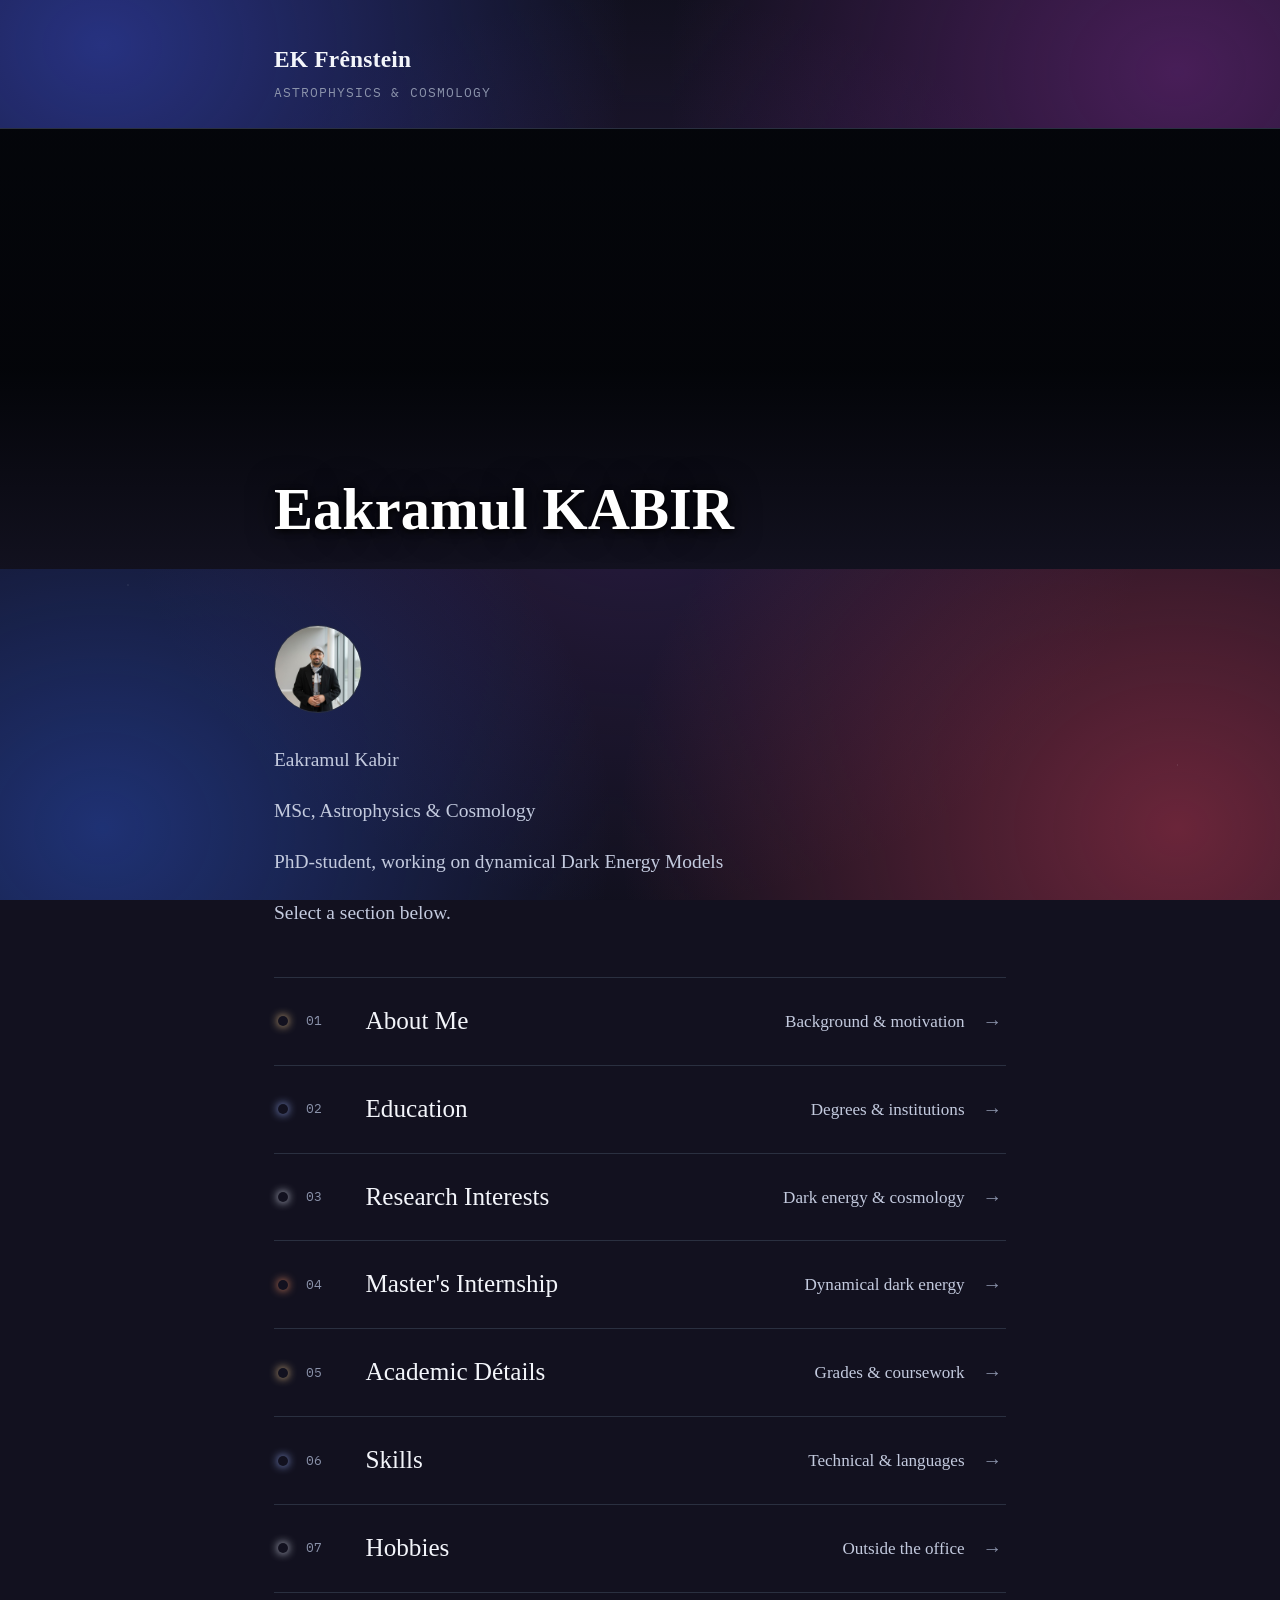
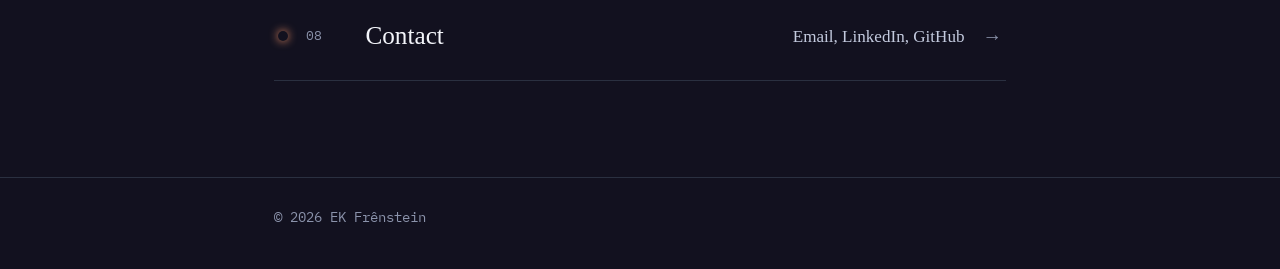
==== index.html @ 6313a12d "Update index.html" ====
<!DOCTYPE html>
<html lang="en">
<head>
<meta charset="UTF-8">
<meta name="viewport" content="width=device-width, initial-scale=1.0">
<title>EK Frênstein — Astrophysics &amp; Cosmology</title>
<meta name="description" content="EK Frênstein (Eakramul Kabir) — Astrophysics & Cosmology, MSc.">
<link rel="stylesheet" href="style.css?v=2">
</head>
<body>

<header class="site">
  <div class="wrap">
    <a class="brand" href="index.html">EK Frênstein
      <small>Astrophysics &amp; Cosmology</small>
    </a>
  </div>
</header>

<div class="hero-banner tall" style="background-image:url('https://assets.science.nasa.gov/dynamicimage/assets/science/missions/webb/science/2022/10/STScI-01GGF8H15VZ09MET9HFBRQX4S3.png?w=1600&amp;h=900&amp;fit=crop&amp;crop=faces,focalpoint');">
  <div class="wrap">
    <h1>Eakramul KABIR</h1>
  </div>
</div>

<main>
  <div class="wrap">

    <section class="hero">
      <img class="hero-portrait" src="profile.jpg" alt="Portrait of EK Frênstein">
      <p>Eakramul Kabir</p> 
      <p>MSc, Astrophysics &amp; Cosmology</p> 
      <p>PhD-student, working on dynamical Dark Energy Models</p>
      <p>Select a section below.</p>
    </section>

    <ul class="index-list">
      <li>
        <a href="about.html">
          <span class="spec-dot" style="color: var(--spec-g)"></span>
          <span class="id">01</span>
          <span class="name">About Me</span>
          <span class="desc">Background &amp; motivation</span>
          <span class="arrow">→</span>
        </a>
      </li>
      <li>
        <a href="education.html">
          <span class="spec-dot" style="color: var(--spec-o)"></span>
          <span class="id">02</span>
          <span class="name">Education</span>
          <span class="desc">Degrees &amp; institutions</span>
          <span class="arrow">→</span>
        </a>
      </li>
      <li>
        <a href="research.html">
          <span class="spec-dot" style="color: var(--spec-a)"></span>
          <span class="id">03</span>
          <span class="name">Research Interests</span>
          <span class="desc">Dark energy &amp; cosmology</span>
          <span class="arrow">→</span>
        </a>
      </li>
      <li>
        <a href=" internship.html">
          <span class="spec-dot" style="color: var(--spec-m)"></span>
          <span class="id">04</span>
          <span class="name">Master's Internship</span>
          <span class="desc">Dynamical dark energy</span>
          <span class="arrow">→</span>
        </a>
      </li>
      <li>
        <a href="academic-details.html">
          <span class="spec-dot" style="color: var(--spec-g)"></span>
          <span class="id">05</span>
          <span class="name">Academic Détails</span>
          <span class="desc">Grades &amp; coursework</span>
          <span class="arrow">→</span>
        </a>
      </li>
      <li>
        <a href="skills.html">
          <span class="spec-dot" style="color: var(--spec-o)"></span>
          <span class="id">06</span>
          <span class="name">Skills</span>
          <span class="desc">Technical &amp; languages</span>
          <span class="arrow">→</span>
        </a>
      </li>
      <li>
        <a href="hobbies.html">
          <span class="spec-dot" style="color: var(--spec-a)"></span>
          <span class="id">07</span>
          <span class="name">Hobbies</span>
          <span class="desc">Outside the office</span>
          <span class="arrow">→</span>
        </a>
      </li>
      <li>
        <a href="contact.html">
          <span class="spec-dot" style="color: var(--spec-m)"></span>
          <span class="id">08</span>
          <span class="name">Contact</span>
          <span class="desc">Email, LinkedIn, GitHub</span>
          <span class="arrow">→</span>
        </a>
      </li>
    </ul>

  </div>
</main>

<footer class="site">
  <div class="wrap">© 2026 EK Frênstein</div>
</footer>

</body>
</html>
---- style.css ----
/* ===========================================================
   EK Frênstein — site stylesheet
   Theme: blackbody / spectral classification, deep space
   =========================================================== */

@import url('https://fonts.googleapis.com/css2?family=Fraunces:opsz,wght@9..144,400;9..144,500;9..144,600&family=Inter:wght@400;500;600&family=IBM+Plex+Mono:wght@400;500&display=swap');

:root{
  --bg:        #12111f;
  --bg-raised: #1a1f2f80;
  --line:      #2a3040;
  --text:      #f3f5fa;
  --text-dim:  #c3cade;
  --text-faint:#8b93ab;

  /* Spectral / blackbody accent scale — O to M stellar classes */
  --spec-o: #9db4ff; /* hot blue */
  --spec-a: #eaf0ff; /* blue-white */
  --spec-g: #ffd694; /* sun-like gold */
  --spec-m: #ff9a6b; /* cool red */

  --accent: var(--spec-g);

  --serif: 'Times New Roman', Times, 'Liberation Serif', serif;
  --sans:  'Times New Roman', Times, 'Liberation Serif', serif;
  --mono:  'IBM Plex Mono', ui-monospace, monospace;

  --maxw: 780px;
}

*{ box-sizing: border-box; }

html{ scroll-behavior: smooth; font-size: 18px; }

body{
  margin: 0;
  background: var(--bg);
  color: var(--text);
  font-family: var(--sans);
  font-size: 1.08rem;
  line-height: 1.7;
  -webkit-font-smoothing: antialiased;
}

/* soft nebula color wash — blue, violet & red pooling evenly across the background */
body::after{
  content:"";
  position: fixed;
  inset: 0;
  z-index: -2;
  background:
    radial-gradient(ellipse 850px 700px at 8% 5%, #3a4fd688 0%, transparent 62%),
    radial-gradient(ellipse 850px 700px at 92% 8%, #8a2f9e73 0%, transparent 60%),
    radial-gradient(ellipse 900px 800px at 92% 92%, #c23a5580 0%, transparent 62%),
    radial-gradient(ellipse 850px 750px at 8% 92%, #2f5adc73 0%, transparent 60%),
    radial-gradient(ellipse 800px 700px at 50% 50%, #6a3a9e42 0%, transparent 65%);
}

/* faint starfield */
body::before{
  content:"";
  position: fixed;
  inset: 0;
  z-index: -1;
  background-image:
    radial-gradient(1.5px 1.5px at 20% 30%, #ffffff55 0, transparent 60%),
    radial-gradient(1.5px 1.5px at 70% 15%, #ffffff40 0, transparent 60%),
    radial-gradient(1px 1px at 85% 55%, #ffffff35 0, transparent 60%),
    radial-gradient(1px 1px at 40% 80%, #ffffff30 0, transparent 60%),
    radial-gradient(1.5px 1.5px at 10% 65%, #ffffff40 0, transparent 60%),
    radial-gradient(1px 1px at 60% 45%, #ffffff2a 0, transparent 60%),
    radial-gradient(1.5px 1.5px at 92% 85%, #ffffff35 0, transparent 60%);
  background-repeat: no-repeat;
}

a{ color: inherit; }

.wrap{
  max-width: var(--maxw);
  margin: 0 auto;
  padding: 0 24px;
}

/* ---------- header / nav ---------- */
header.site{
  padding: 40px 0 24px;
  border-bottom: 1px solid var(--line);
}
header.site .wrap{
  display: flex;
  align-items: baseline;
  justify-content: space-between;
  gap: 16px;
  flex-wrap: wrap;
}
.brand{
  font-family: var(--serif);
  font-weight: 700;
  font-size: 1.3rem;
  text-decoration: none;
  letter-spacing: 0.01em;
}
.brand small{
  display: block;
  font-family: var(--mono);
  font-size: 0.72rem;
  font-weight: 400;
  color: var(--text-faint);
  letter-spacing: 0.08em;
  text-transform: uppercase;
  margin-top: 2px;
}
nav.crumb{
  font-family: var(--mono);
  font-size: 0.85rem;
  color: var(--text-dim);
}
nav.crumb a{
  text-decoration: none;
  color: var(--text-dim);
  border-bottom: 1px solid transparent;
  transition: border-color .15s ease, color .15s ease;
}
nav.crumb a:hover{ color: var(--accent); border-color: var(--accent); }

main{ padding: 56px 0 96px; }

footer.site{
  border-top: 1px solid var(--line);
  padding: 28px 0 40px;
  color: var(--text-faint);
  font-family: var(--mono);
  font-size: 0.75rem;
}

/* ---------- headings / type ---------- */
h1{
  font-family: var(--serif);
  font-weight: 700;
  font-size: clamp(2.4rem, 5.5vw, 3.25rem);
  line-height: 1.12;
  margin: 0 0 8px;
}
.eyebrow{
  font-family: var(--mono);
  font-size: 0.8rem;
  letter-spacing: 0.12em;
  text-transform: uppercase;
  color: var(--accent);
  margin: 0 0 14px;
}
h2{
  font-family: var(--serif);
  font-weight: 700;
  font-size: 1.6rem;
  margin: 44px 0 16px;
  color: var(--text);
}
p{ color: var(--text-dim); margin: 0 0 18px; font-size: 1.08rem; text-align: justify; text-justify: inter-word; hyphens: auto; }
strong{ color: var(--text); }

ul.plain{ margin: 0 0 16px; padding-left: 1.1em; color: var(--text-dim); }
ul.plain li{ margin-bottom: 8px; }
ul.plain li::marker{ color: var(--accent); }

/* ---------- home: section index ---------- */
.index-list{
  list-style: none;
  margin: 8px 0 0;
  padding: 0;
  border-top: 1px solid var(--line);
}
.index-list li{ border-bottom: 1px solid var(--line); }
.index-list a{
  display: flex;
  align-items: center;
  gap: 18px;
  padding: 22px 4px;
  text-decoration: none;
  transition: padding-left .18s ease, background .18s ease;
}
.index-list a:hover{
  padding-left: 12px;
  background: linear-gradient(90deg, #ffffff08, transparent);
}
.spec-dot{
  width: 10px; height: 10px;
  border-radius: 50%;
  flex: none;
  box-shadow: 0 0 10px currentColor;
}
.index-list .id{
  font-family: var(--mono);
  font-size: 0.72rem;
  color: var(--text-faint);
  width: 3.2em;
  flex: none;
}
.index-list .name{
  font-family: var(--serif);
  font-size: 1.4rem;
  color: var(--text);
  flex: 1;
}
.index-list .desc{
  font-family: var(--sans);
  font-size: 0.95rem;
  color: var(--text-dim);
  display: none;
}
@media (min-width: 560px){
  .index-list .desc{ display: block; max-width: 40%; text-align: right; }
}
.index-list .arrow{
  color: var(--text-faint);
  transition: transform .18s ease, color .18s ease;
}
.index-list a:hover .arrow{ transform: translateX(4px); color: var(--accent); }

/* ---------- hero (home) ---------- */
.hero{ margin-bottom: 48px; }
.hero-portrait{
  width: 88px; height: 88px;
  border-radius: 50%;
  object-fit: cover;
  border: 1px solid var(--line);
  margin-bottom: 20px;
}

/* ---------- hero banner (astrophysical background image) ---------- */
.hero-banner{
  position: relative;
  width: 100%;
  height: 300px;
  background-size: cover;
  background-position: center;
  background-color: #05070c;
  display: flex;
  align-items: flex-end;
}
.hero-banner::after{
  content: "";
  position: absolute;
  inset: 0;
  background: linear-gradient(180deg,
    rgba(3,4,8,0.45) 0%,
    rgba(3,4,8,0.78) 55%,
    var(--bg) 100%);
}
.hero-banner .wrap{
  position: relative;
  z-index: 1;
  width: 100%;
  padding-bottom: 26px;
}
.hero-banner .eyebrow{
  color: var(--spec-a);
  text-shadow: 0 2px 4px rgba(0,0,0,0.9), 0 0 18px rgba(0,0,0,0.9);
  margin-bottom: 10px;
  font-weight: 600;
}
.hero-banner h1{
  color: #ffffff;
  text-shadow: 0 2px 6px rgba(0,0,0,0.95), 0 0 30px rgba(0,0,0,0.85);
  margin: 0;
}
.hero-banner .img-credit{
  position: relative;
  z-index: 1;
  font-family: var(--mono);
  font-size: 0.66rem;
  color: #ffffffe0;
  text-shadow: 0 1px 4px rgba(0,0,0,0.95), 0 0 10px rgba(0,0,0,0.9);
  margin-top: 12px;
}
.hero-banner .img-credit a{ color: #ffffff; }
@media (min-width: 640px){
  .hero-banner{ height: 380px; }
}
@media (min-width: 640px){
  .hero-banner.tall{ height: 440px; }
}

/* ---------- data table (grades, coursework, thesis meta) ---------- */
table.data{
  width: 100%;
  border-collapse: collapse;
  margin: 16px 0 32px;
}
table.data tr{
  border-bottom: 1px solid var(--line);
  transition: background .15s ease;
}
table.data tr:hover{
  background: linear-gradient(90deg, #ffffff0a, transparent);
}
table.data td{
  padding: 16px 4px;
  vertical-align: top;
}
table.data td:first-child{
  width: 34%;
  font-family: var(--mono);
  font-size: 0.72rem;
  letter-spacing: 0.07em;
  text-transform: uppercase;
  color: var(--accent);
  font-weight: 500;
  padding-right: 20px;
  position: relative;
}
table.data td:first-child::before{
  content: "";
  display: inline-block;
  width: 6px; height: 6px;
  border-radius: 50%;
  background: var(--accent);
  margin-right: 10px;
  vertical-align: middle;
  box-shadow: 0 0 8px var(--accent);
}
table.data td:last-child{
  font-family: var(--sans);
  font-size: 1.08rem;
  color: var(--text);
  text-align: left;
  line-height: 1.55;
}
@media (min-width: 560px){
  table.data td{ padding: 18px 4px; }
}

/* ---------- footer nav between sections ---------- */
.pagenav{
  display: flex;
  justify-content: space-between;
  margin-top: 56px;
  padding-top: 24px;
  border-top: 1px solid var(--line);
  font-family: var(--mono);
  font-size: 0.8rem;
}
.pagenav a{
  text-decoration: none;
  color: var(--text-dim);
  border-bottom: 1px solid transparent;
}
.pagenav a:hover{ color: var(--accent); border-color: var(--accent); }

/* ---------- misc ---------- */
.card{
  border: 1px solid var(--line);
  border-radius: 10px;
  padding: 20px 22px;
  margin-bottom: 18px;
  background: var(--bg-raised);
}
.card h3{
  font-family: var(--serif);
  font-size: 1.05rem;
  margin: 0 0 6px;
  color: var(--text);
}
.card .meta{
  font-family: var(--mono);
  font-size: 0.72rem;
  color: var(--text-faint);
  margin-bottom: 10px;
}
.tag{
  display: inline-block;
  font-family: var(--mono);
  font-size: 0.68rem;
  color: var(--bg);
  background: var(--accent);
  padding: 2px 8px;
  border-radius: 999px;
  margin: 0 6px 6px 0;
}

@media (prefers-reduced-motion: reduce){
  html{ scroll-behavior: auto; }
  .index-list a, .index-list .arrow, .pagenav a{ transition: none; }
}

:focus-visible{
  outline: 2px solid var(--accent);
  outline-offset: 3px;
}
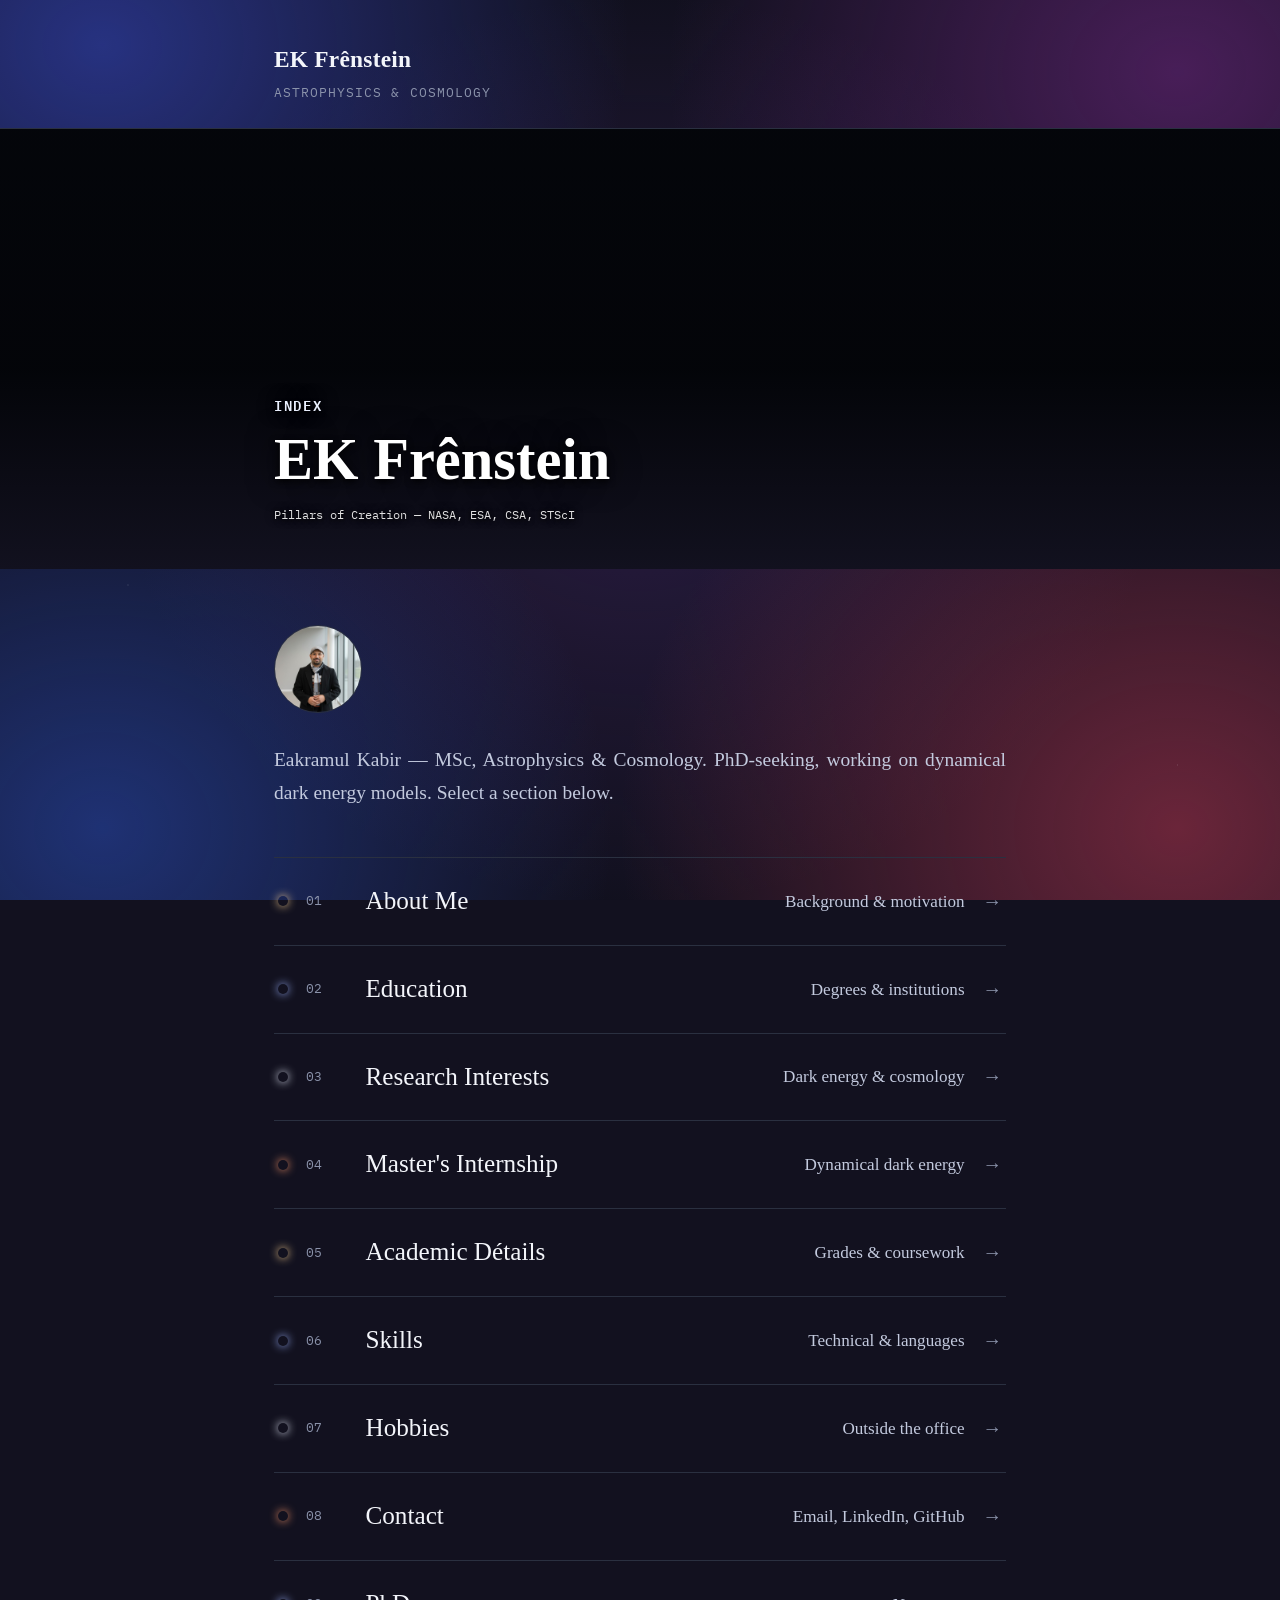
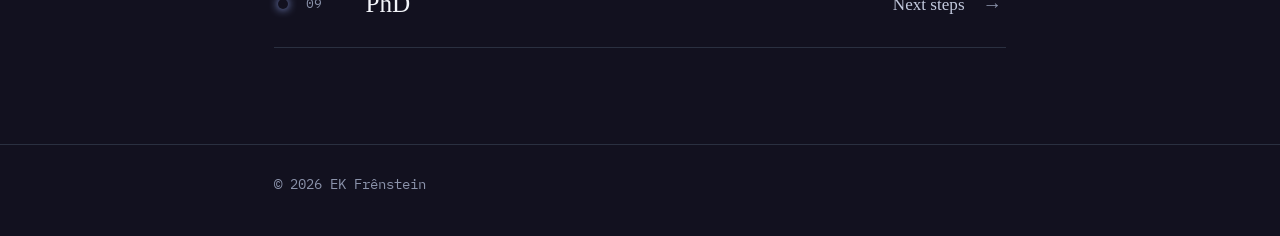
==== commit b3d33f2a: "Add files via upload" ====
--- a/index.html
+++ b/index.html
@@ -19,7 +19,9 @@
 
 <div class="hero-banner tall" style="background-image:url('https://assets.science.nasa.gov/dynamicimage/assets/science/missions/webb/science/2022/10/STScI-01GGF8H15VZ09MET9HFBRQX4S3.png?w=1600&amp;h=900&amp;fit=crop&amp;crop=faces,focalpoint');">
   <div class="wrap">
-    <h1>Eakramul KABIR</h1>
+    <p class="eyebrow">Index</p>
+    <h1>EK Frênstein</h1>
+    <p class="img-credit">Pillars of Creation — NASA, ESA, CSA, STScI</p>
   </div>
 </div>
 
@@ -28,10 +30,7 @@
 
     <section class="hero">
       <img class="hero-portrait" src="profile.jpg" alt="Portrait of EK Frênstein">
-      <p>Eakramul Kabir</p> 
-      <p>MSc, Astrophysics &amp; Cosmology</p> 
-      <p>PhD-student, working on dynamical Dark Energy Models</p>
-      <p>Select a section below.</p>
+      <p>Eakramul Kabir — MSc, Astrophysics &amp; Cosmology. PhD-seeking, working on dynamical dark energy models. Select a section below.</p>
     </section>
 
     <ul class="index-list">
@@ -63,7 +62,7 @@
         </a>
       </li>
       <li>
-        <a href=" internship.html">
+        <a href="thesis.html">
           <span class="spec-dot" style="color: var(--spec-m)"></span>
           <span class="id">04</span>
           <span class="name">Master's Internship</span>
@@ -107,6 +106,15 @@
           <span class="arrow">→</span>
         </a>
       </li>
+      <li>
+        <a href="phd.html">
+          <span class="spec-dot" style="color: var(--spec-o)"></span>
+          <span class="id">09</span>
+          <span class="name">PhD</span>
+          <span class="desc">Next steps</span>
+          <span class="arrow">→</span>
+        </a>
+      </li>
     </ul>
 
   </div>
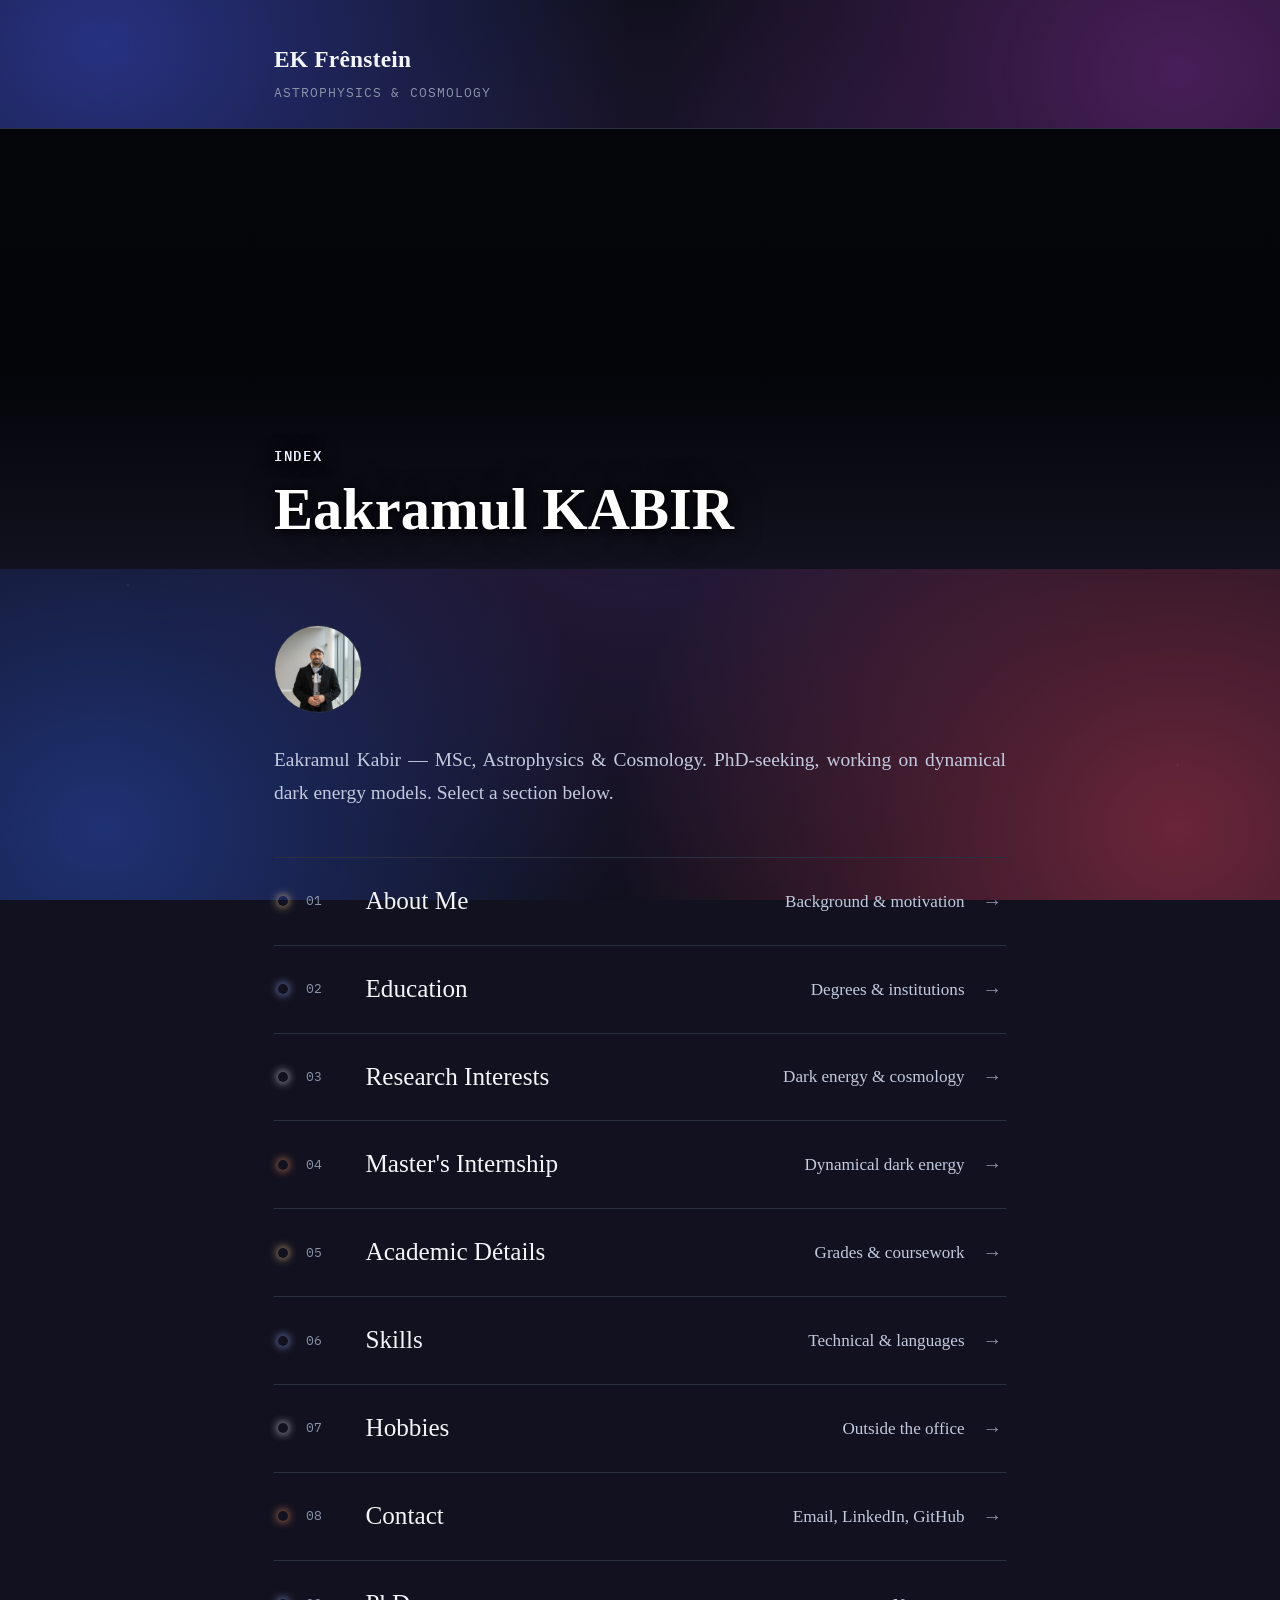
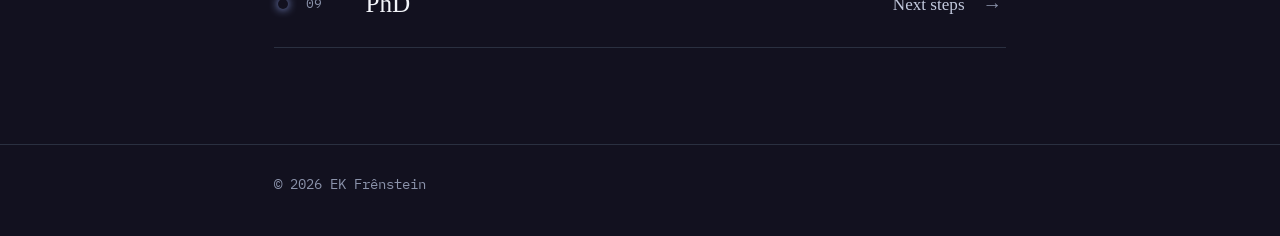
==== commit 6a6ebec8: "Update index.html" ====
--- a/index.html
+++ b/index.html
@@ -20,8 +20,7 @@
 <div class="hero-banner tall" style="background-image:url('https://assets.science.nasa.gov/dynamicimage/assets/science/missions/webb/science/2022/10/STScI-01GGF8H15VZ09MET9HFBRQX4S3.png?w=1600&amp;h=900&amp;fit=crop&amp;crop=faces,focalpoint');">
   <div class="wrap">
     <p class="eyebrow">Index</p>
-    <h1>EK Frênstein</h1>
-    <p class="img-credit">Pillars of Creation — NASA, ESA, CSA, STScI</p>
+    <h1>Eakramul KABIR</h1>
   </div>
 </div>
 
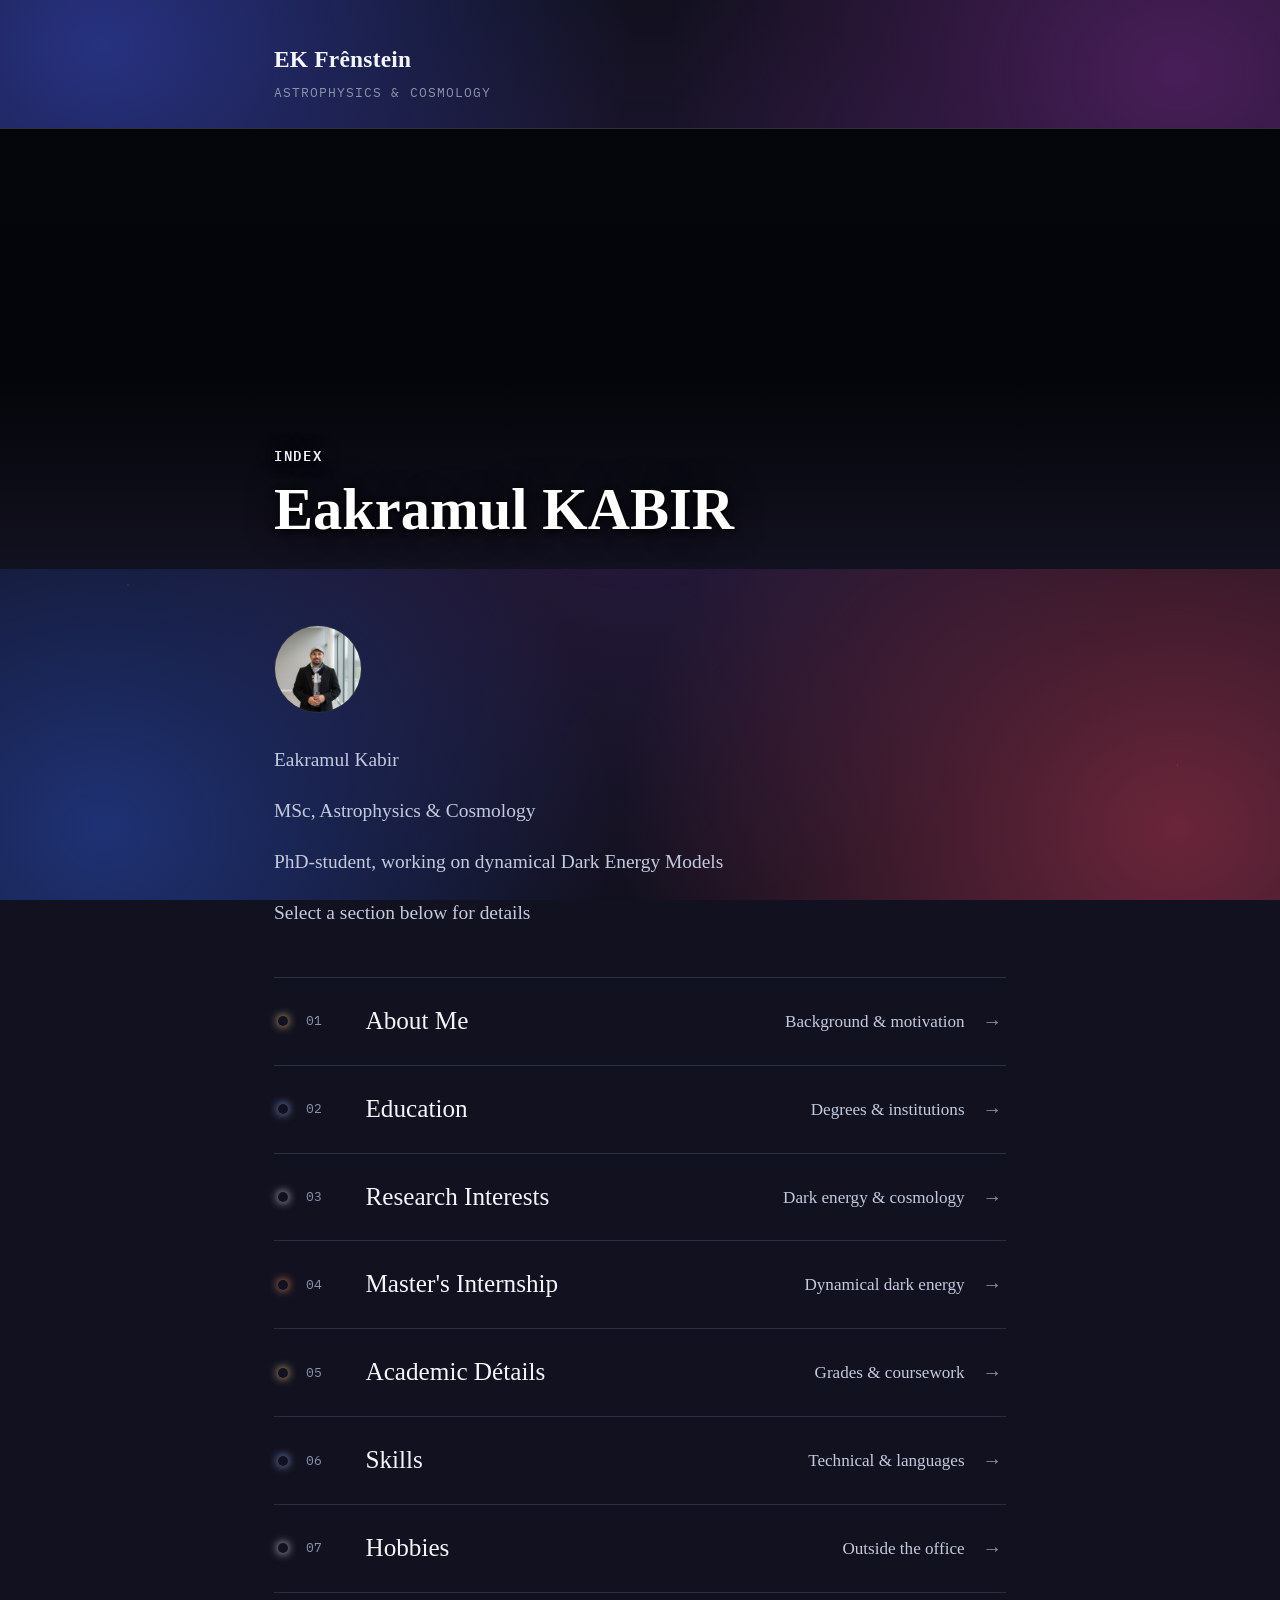
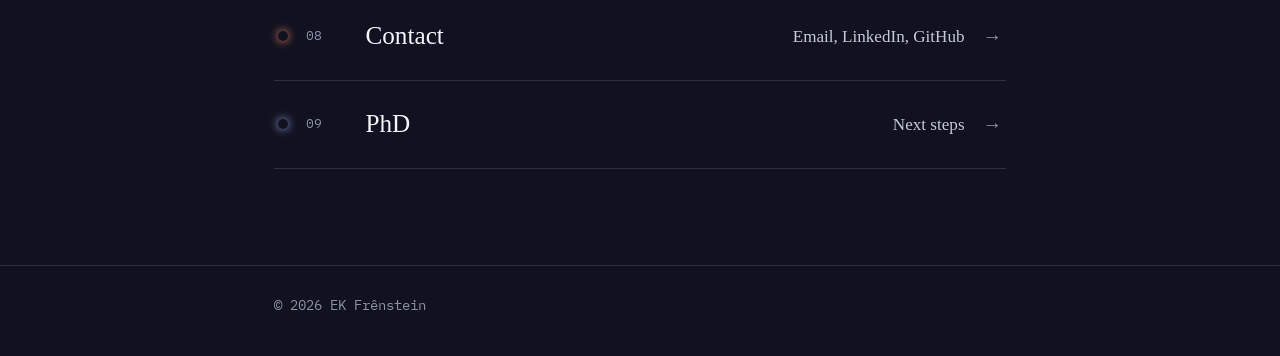
==== commit 8555704b: "Update index.html" ====
--- a/index.html
+++ b/index.html
@@ -29,7 +29,10 @@
 
     <section class="hero">
       <img class="hero-portrait" src="profile.jpg" alt="Portrait of EK Frênstein">
-      <p>Eakramul Kabir — MSc, Astrophysics &amp; Cosmology. PhD-seeking, working on dynamical dark energy models. Select a section below.</p>
+      <p>Eakramul Kabir </p>
+      <p>MSc, Astrophysics &amp; Cosmology</p>
+      <p>PhD-student, working on dynamical Dark Energy Models</p> 
+      <p>Select a section below for details</p>
     </section>
 
     <ul class="index-list">
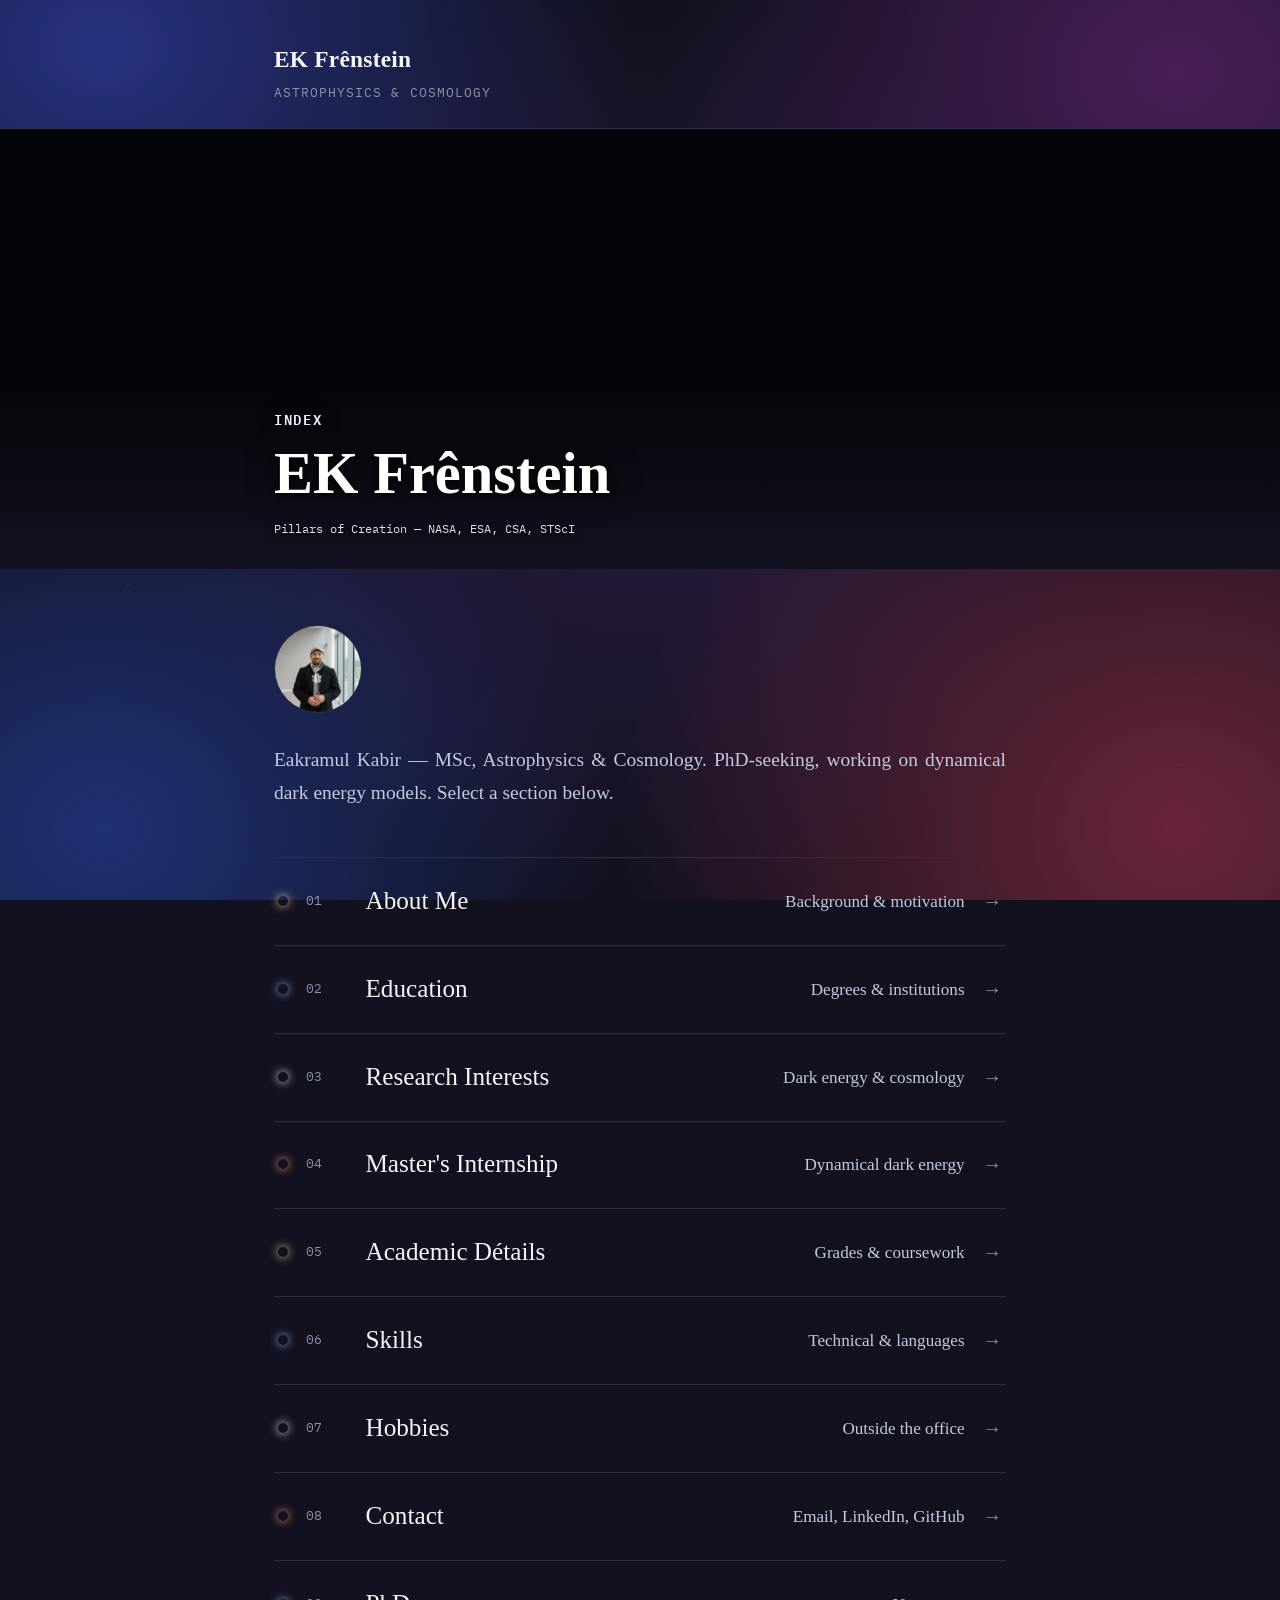
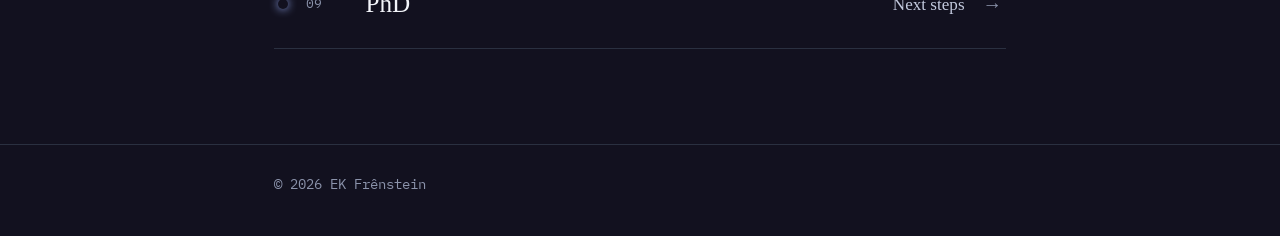
==== commit b3391d76: "Add files via upload" ====
--- a/index.html
+++ b/index.html
@@ -1,130 +1,121 @@
 <!DOCTYPE html>
+
 <html lang="en">
 <head>
-<meta charset="UTF-8">
-<meta name="viewport" content="width=device-width, initial-scale=1.0">
+<meta charset="utf-8"/>
+<meta content="width=device-width, initial-scale=1.0" name="viewport"/>
 <title>EK Frênstein — Astrophysics &amp; Cosmology</title>
-<meta name="description" content="EK Frênstein (Eakramul Kabir) — Astrophysics & Cosmology, MSc.">
-<link rel="stylesheet" href="style.css?v=2">
+<meta content="EK Frênstein (Eakramul Kabir) — Astrophysics &amp; Cosmology, MSc." name="description"/>
+<link href="style.css?v=2" rel="stylesheet"/>
 </head>
 <body>
-
 <header class="site">
-  <div class="wrap">
-    <a class="brand" href="index.html">EK Frênstein
+<div class="wrap">
+<a class="brand" href="index.html">EK Frênstein
       <small>Astrophysics &amp; Cosmology</small>
-    </a>
-  </div>
+</a>
+</div>
 </header>
-
 <div class="hero-banner tall" style="background-image:url('https://assets.science.nasa.gov/dynamicimage/assets/science/missions/webb/science/2022/10/STScI-01GGF8H15VZ09MET9HFBRQX4S3.png?w=1600&amp;h=900&amp;fit=crop&amp;crop=faces,focalpoint');">
-  <div class="wrap">
-    <p class="eyebrow">Index</p>
-    <h1>Eakramul KABIR</h1>
-  </div>
+<div class="wrap">
+<p class="eyebrow reveal" data-reveal-group="banner">Index</p>
+<h1 class="reveal" data-reveal-group="banner">EK Frênstein</h1>
+<p class="img-credit reveal" data-reveal-group="banner">Pillars of Creation — NASA, ESA, CSA, STScI</p>
 </div>
-
+</div>
 <main>
-  <div class="wrap">
-
-    <section class="hero">
-      <img class="hero-portrait" src="profile.jpg" alt="Portrait of EK Frênstein">
-      <p>Eakramul Kabir </p>
-      <p>MSc, Astrophysics &amp; Cosmology</p>
-      <p>PhD-student, working on dynamical Dark Energy Models</p> 
-      <p>Select a section below for details</p>
-    </section>
-
-    <ul class="index-list">
-      <li>
-        <a href="about.html">
-          <span class="spec-dot" style="color: var(--spec-g)"></span>
-          <span class="id">01</span>
-          <span class="name">About Me</span>
-          <span class="desc">Background &amp; motivation</span>
-          <span class="arrow">→</span>
-        </a>
-      </li>
-      <li>
-        <a href="education.html">
-          <span class="spec-dot" style="color: var(--spec-o)"></span>
-          <span class="id">02</span>
-          <span class="name">Education</span>
-          <span class="desc">Degrees &amp; institutions</span>
-          <span class="arrow">→</span>
-        </a>
-      </li>
-      <li>
-        <a href="research.html">
-          <span class="spec-dot" style="color: var(--spec-a)"></span>
-          <span class="id">03</span>
-          <span class="name">Research Interests</span>
-          <span class="desc">Dark energy &amp; cosmology</span>
-          <span class="arrow">→</span>
-        </a>
-      </li>
-      <li>
-        <a href="thesis.html">
-          <span class="spec-dot" style="color: var(--spec-m)"></span>
-          <span class="id">04</span>
-          <span class="name">Master's Internship</span>
-          <span class="desc">Dynamical dark energy</span>
-          <span class="arrow">→</span>
-        </a>
-      </li>
-      <li>
-        <a href="academic-details.html">
-          <span class="spec-dot" style="color: var(--spec-g)"></span>
-          <span class="id">05</span>
-          <span class="name">Academic Détails</span>
-          <span class="desc">Grades &amp; coursework</span>
-          <span class="arrow">→</span>
-        </a>
-      </li>
-      <li>
-        <a href="skills.html">
-          <span class="spec-dot" style="color: var(--spec-o)"></span>
-          <span class="id">06</span>
-          <span class="name">Skills</span>
-          <span class="desc">Technical &amp; languages</span>
-          <span class="arrow">→</span>
-        </a>
-      </li>
-      <li>
-        <a href="hobbies.html">
-          <span class="spec-dot" style="color: var(--spec-a)"></span>
-          <span class="id">07</span>
-          <span class="name">Hobbies</span>
-          <span class="desc">Outside the office</span>
-          <span class="arrow">→</span>
-        </a>
-      </li>
-      <li>
-        <a href="contact.html">
-          <span class="spec-dot" style="color: var(--spec-m)"></span>
-          <span class="id">08</span>
-          <span class="name">Contact</span>
-          <span class="desc">Email, LinkedIn, GitHub</span>
-          <span class="arrow">→</span>
-        </a>
-      </li>
-      <li>
-        <a href="phd.html">
-          <span class="spec-dot" style="color: var(--spec-o)"></span>
-          <span class="id">09</span>
-          <span class="name">PhD</span>
-          <span class="desc">Next steps</span>
-          <span class="arrow">→</span>
-        </a>
-      </li>
-    </ul>
-
-  </div>
+<div class="wrap">
+<section class="hero">
+<img alt="Portrait of EK Frênstein" class="hero-portrait" src="profile.jpg"/>
+<p class="reveal">Eakramul Kabir — MSc, Astrophysics &amp; Cosmology. PhD-seeking, working on dynamical dark energy models. Select a section below.</p>
+</section>
+<ul class="index-list">
+<li class="reveal" data-reveal-group="index">
+<a href="about.html">
+<span class="spec-dot" style="color: var(--spec-g)"></span>
+<span class="id">01</span>
+<span class="name">About Me</span>
+<span class="desc">Background &amp; motivation</span>
+<span class="arrow">→</span>
+</a>
+</li>
+<li class="reveal" data-reveal-group="index">
+<a href="education.html">
+<span class="spec-dot" style="color: var(--spec-o)"></span>
+<span class="id">02</span>
+<span class="name">Education</span>
+<span class="desc">Degrees &amp; institutions</span>
+<span class="arrow">→</span>
+</a>
+</li>
+<li class="reveal" data-reveal-group="index">
+<a href="research.html">
+<span class="spec-dot" style="color: var(--spec-a)"></span>
+<span class="id">03</span>
+<span class="name">Research Interests</span>
+<span class="desc">Dark energy &amp; cosmology</span>
+<span class="arrow">→</span>
+</a>
+</li>
+<li class="reveal" data-reveal-group="index">
+<a href="thesis.html">
+<span class="spec-dot" style="color: var(--spec-m)"></span>
+<span class="id">04</span>
+<span class="name">Master's Internship</span>
+<span class="desc">Dynamical dark energy</span>
+<span class="arrow">→</span>
+</a>
+</li>
+<li class="reveal" data-reveal-group="index">
+<a href="academic-details.html">
+<span class="spec-dot" style="color: var(--spec-g)"></span>
+<span class="id">05</span>
+<span class="name">Academic Détails</span>
+<span class="desc">Grades &amp; coursework</span>
+<span class="arrow">→</span>
+</a>
+</li>
+<li class="reveal" data-reveal-group="index">
+<a href="skills.html">
+<span class="spec-dot" style="color: var(--spec-o)"></span>
+<span class="id">06</span>
+<span class="name">Skills</span>
+<span class="desc">Technical &amp; languages</span>
+<span class="arrow">→</span>
+</a>
+</li>
+<li class="reveal" data-reveal-group="index">
+<a href="hobbies.html">
+<span class="spec-dot" style="color: var(--spec-a)"></span>
+<span class="id">07</span>
+<span class="name">Hobbies</span>
+<span class="desc">Outside the office</span>
+<span class="arrow">→</span>
+</a>
+</li>
+<li class="reveal" data-reveal-group="index">
+<a href="contact.html">
+<span class="spec-dot" style="color: var(--spec-m)"></span>
+<span class="id">08</span>
+<span class="name">Contact</span>
+<span class="desc">Email, LinkedIn, GitHub</span>
+<span class="arrow">→</span>
+</a>
+</li>
+<li class="reveal" data-reveal-group="index">
+<a href="phd.html">
+<span class="spec-dot" style="color: var(--spec-o)"></span>
+<span class="id">09</span>
+<span class="name">PhD</span>
+<span class="desc">Next steps</span>
+<span class="arrow">→</span>
+</a>
+</li>
+</ul>
+</div>
 </main>
-
 <footer class="site">
-  <div class="wrap">© 2026 EK Frênstein</div>
+<div class="wrap">© 2026 EK Frênstein</div>
 </footer>
-
-</body>
+<script src="animate.js"></script></body>
 </html>
--- a/style.css
+++ b/style.css
@@ -387,3 +387,22 @@
   outline: 2px solid var(--accent);
   outline-offset: 3px;
 }
+
+/* ---------- scroll reveal animation ---------- */
+.reveal{
+  opacity: 0;
+  transform: translateY(22px);
+  transition: opacity .7s cubic-bezier(.16,.8,.3,1), transform .7s cubic-bezier(.16,.8,.3,1);
+  will-change: opacity, transform;
+}
+.reveal.is-visible{
+  opacity: 1;
+  transform: translateY(0);
+}
+.hero-banner .reveal{
+  transform: translateY(14px);
+  transition-duration: .8s;
+}
+@media (prefers-reduced-motion: reduce){
+  .reveal{ opacity: 1; transform: none; transition: none; }
+}
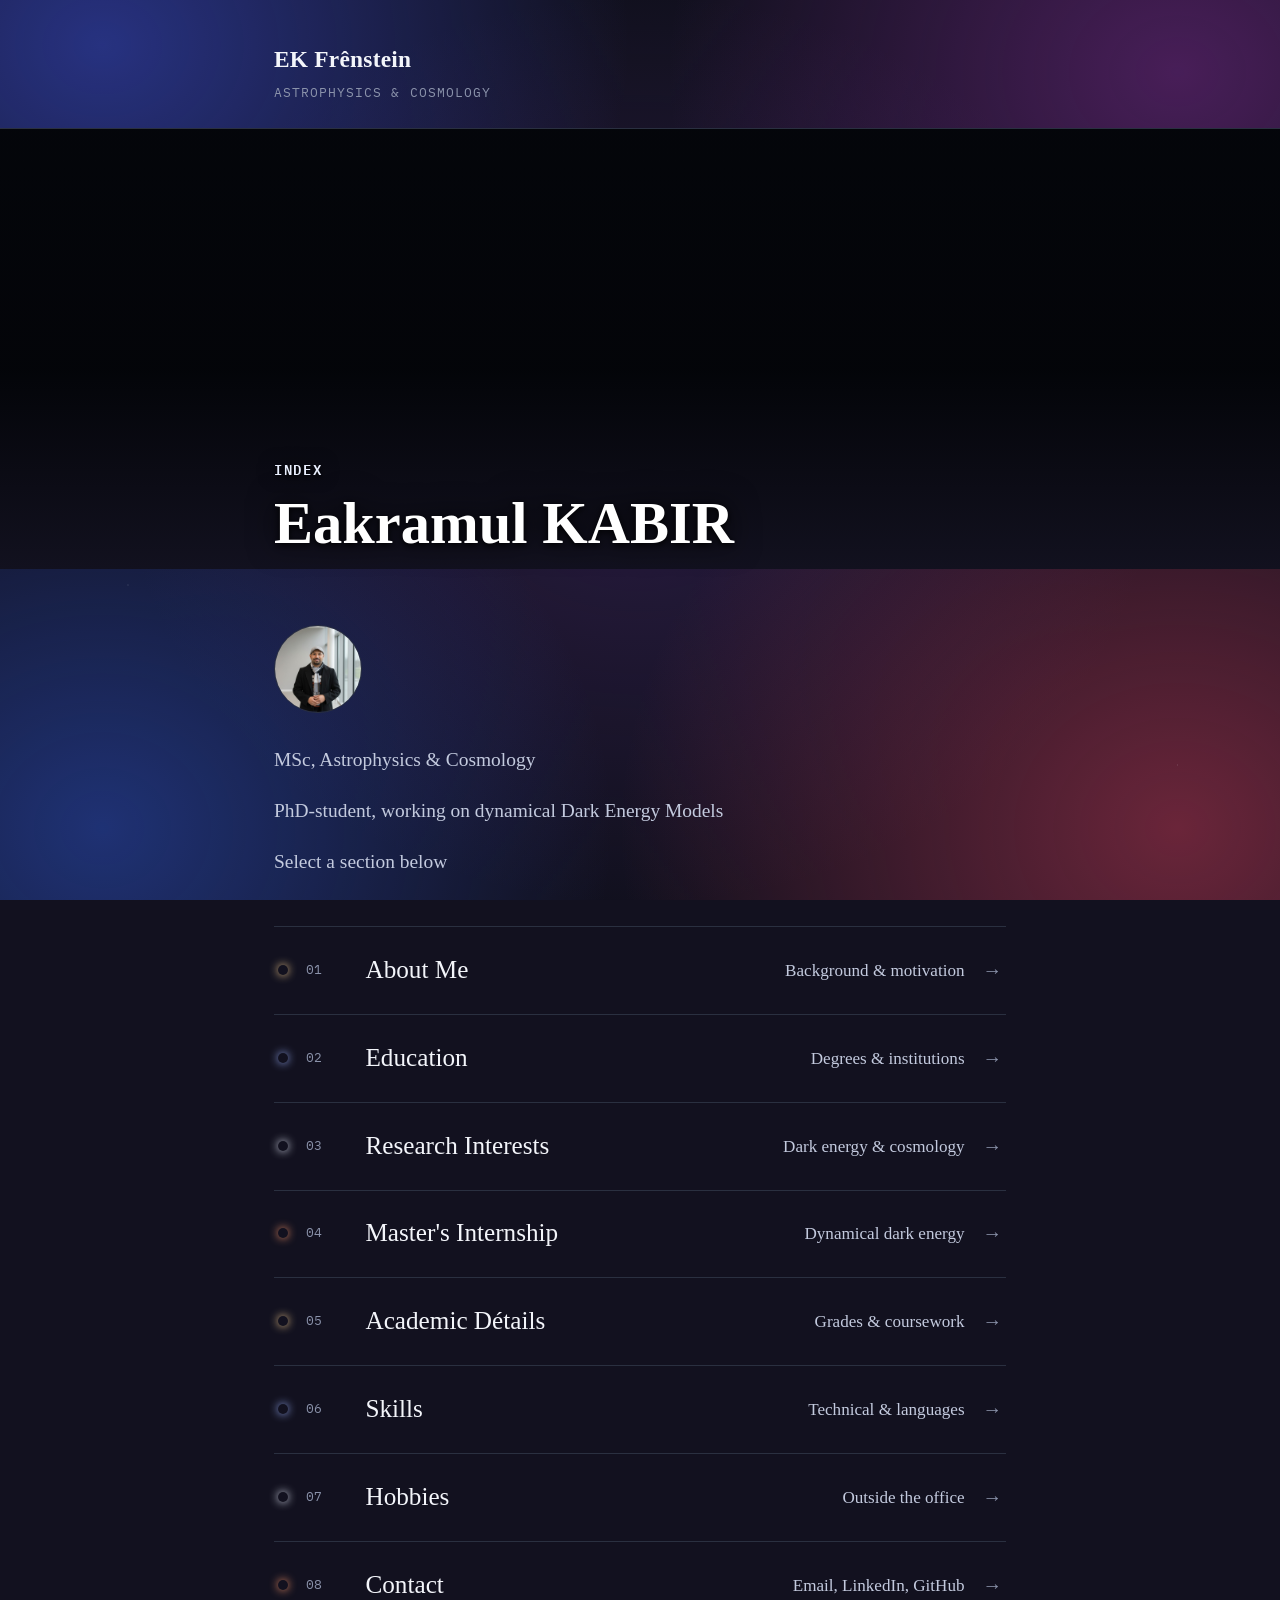
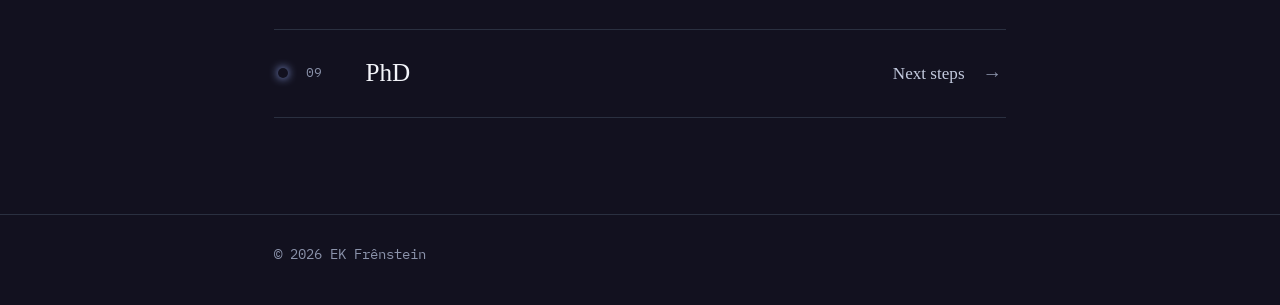
==== commit ce2e3f99: "Update index.html" ====
--- a/index.html
+++ b/index.html
@@ -19,15 +19,16 @@
 <div class="hero-banner tall" style="background-image:url('https://assets.science.nasa.gov/dynamicimage/assets/science/missions/webb/science/2022/10/STScI-01GGF8H15VZ09MET9HFBRQX4S3.png?w=1600&amp;h=900&amp;fit=crop&amp;crop=faces,focalpoint');">
 <div class="wrap">
 <p class="eyebrow reveal" data-reveal-group="banner">Index</p>
-<h1 class="reveal" data-reveal-group="banner">EK Frênstein</h1>
-<p class="img-credit reveal" data-reveal-group="banner">Pillars of Creation — NASA, ESA, CSA, STScI</p>
+<h1 class="reveal" data-reveal-group="banner">Eakramul KABIR</h1>
 </div>
 </div>
 <main>
 <div class="wrap">
 <section class="hero">
 <img alt="Portrait of EK Frênstein" class="hero-portrait" src="profile.jpg"/>
-<p class="reveal">Eakramul Kabir — MSc, Astrophysics &amp; Cosmology. PhD-seeking, working on dynamical dark energy models. Select a section below.</p>
+<p class="reveal">MSc, Astrophysics &amp; Cosmology</p>
+<p>PhD-student, working on dynamical Dark Energy Models</p> 
+<p>Select a section below</p>
 </section>
 <ul class="index-list">
 <li class="reveal" data-reveal-group="index">
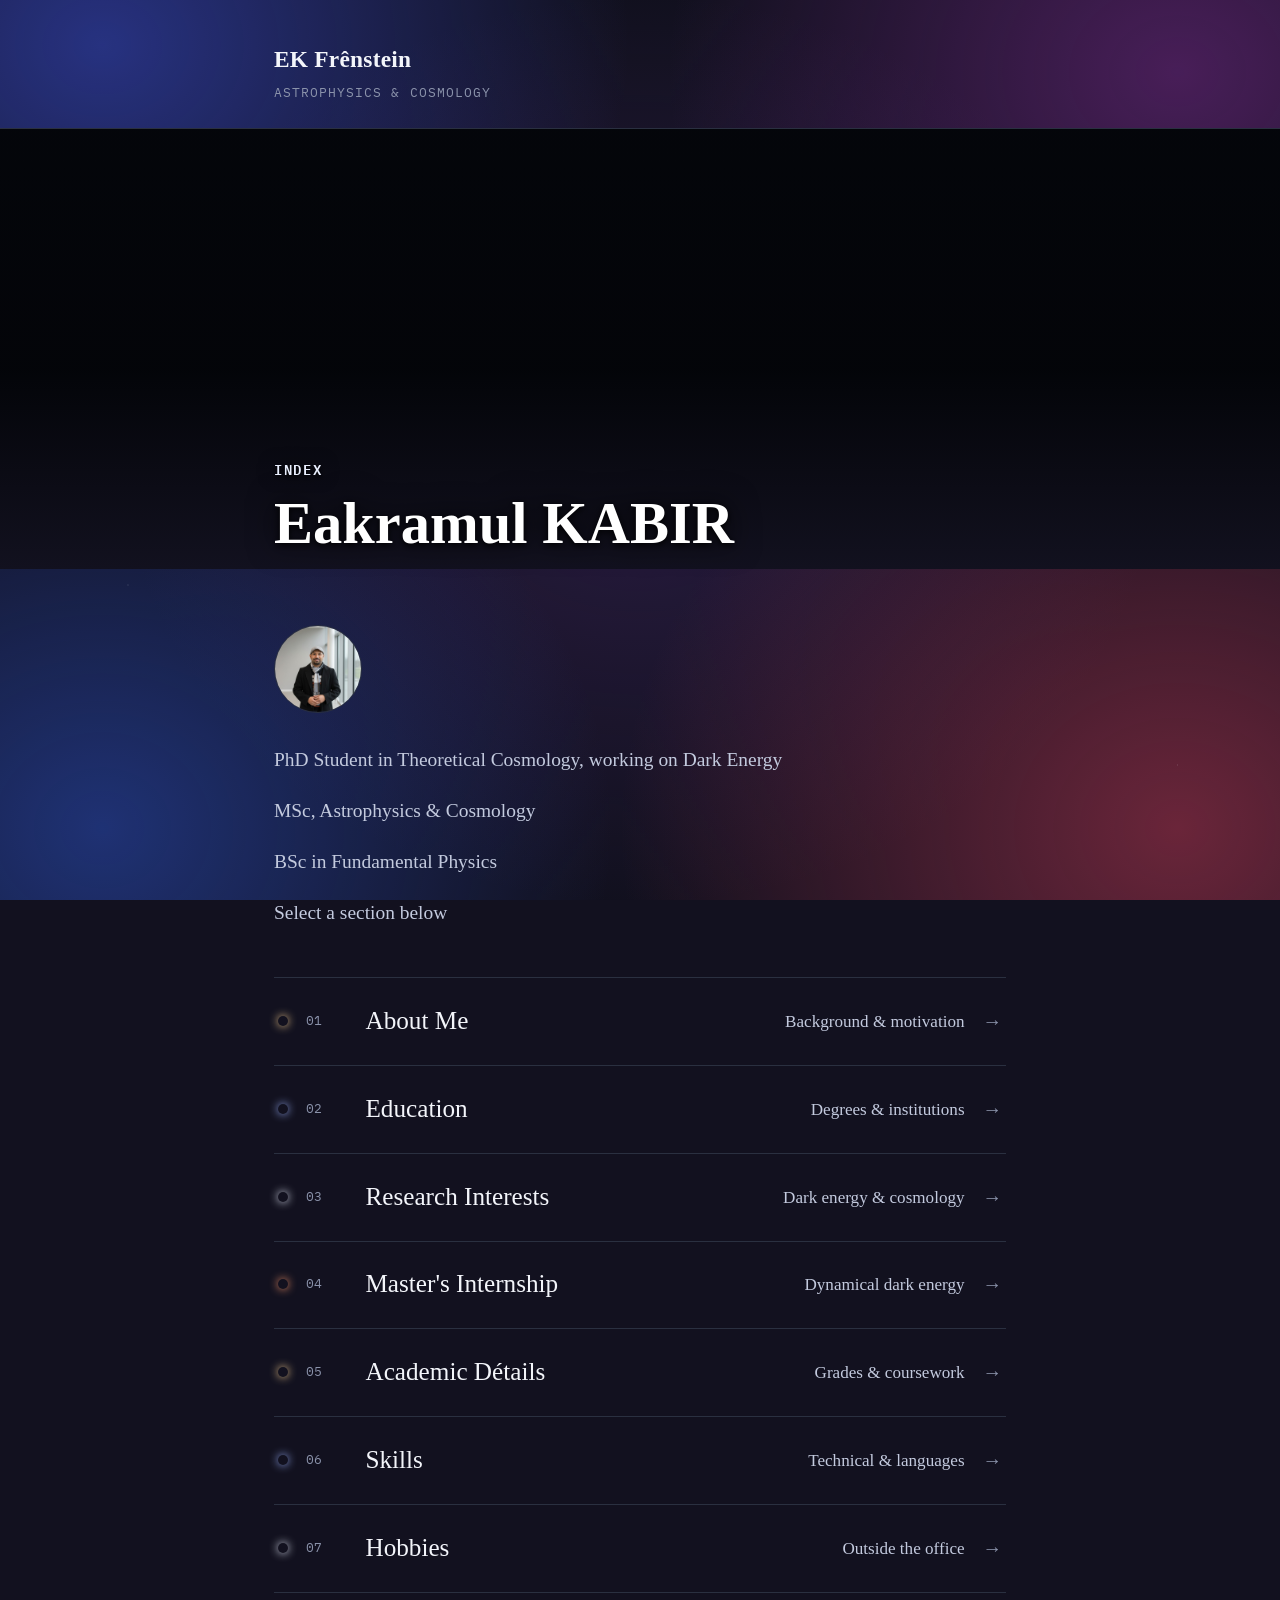
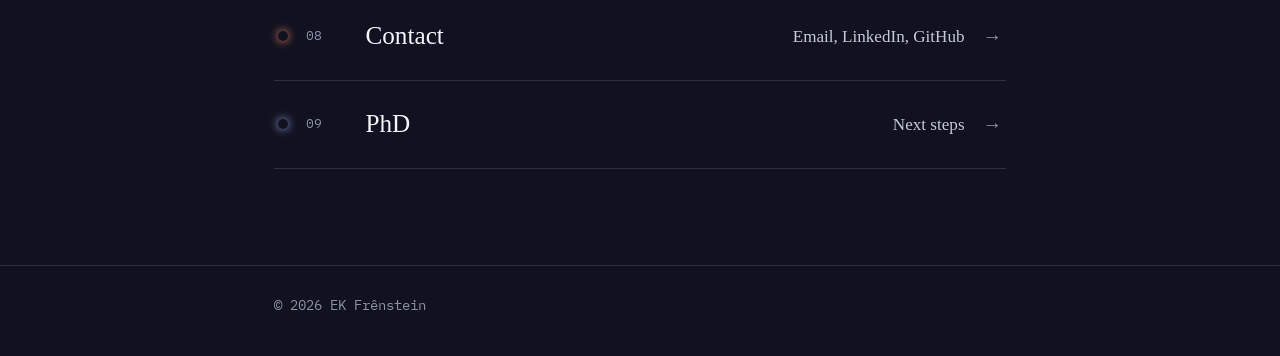
==== commit 443b2341: "Update index.html" ====
--- a/index.html
+++ b/index.html
@@ -26,8 +26,9 @@
 <div class="wrap">
 <section class="hero">
 <img alt="Portrait of EK Frênstein" class="hero-portrait" src="profile.jpg"/>
+<p>PhD Student in Theoretical Cosmology, working on Dark Energy</p> 
 <p class="reveal">MSc, Astrophysics &amp; Cosmology</p>
-<p>PhD-student, working on dynamical Dark Energy Models</p> 
+<p>BSc in Fundamental Physics</p>
 <p>Select a section below</p>
 </section>
 <ul class="index-list">
